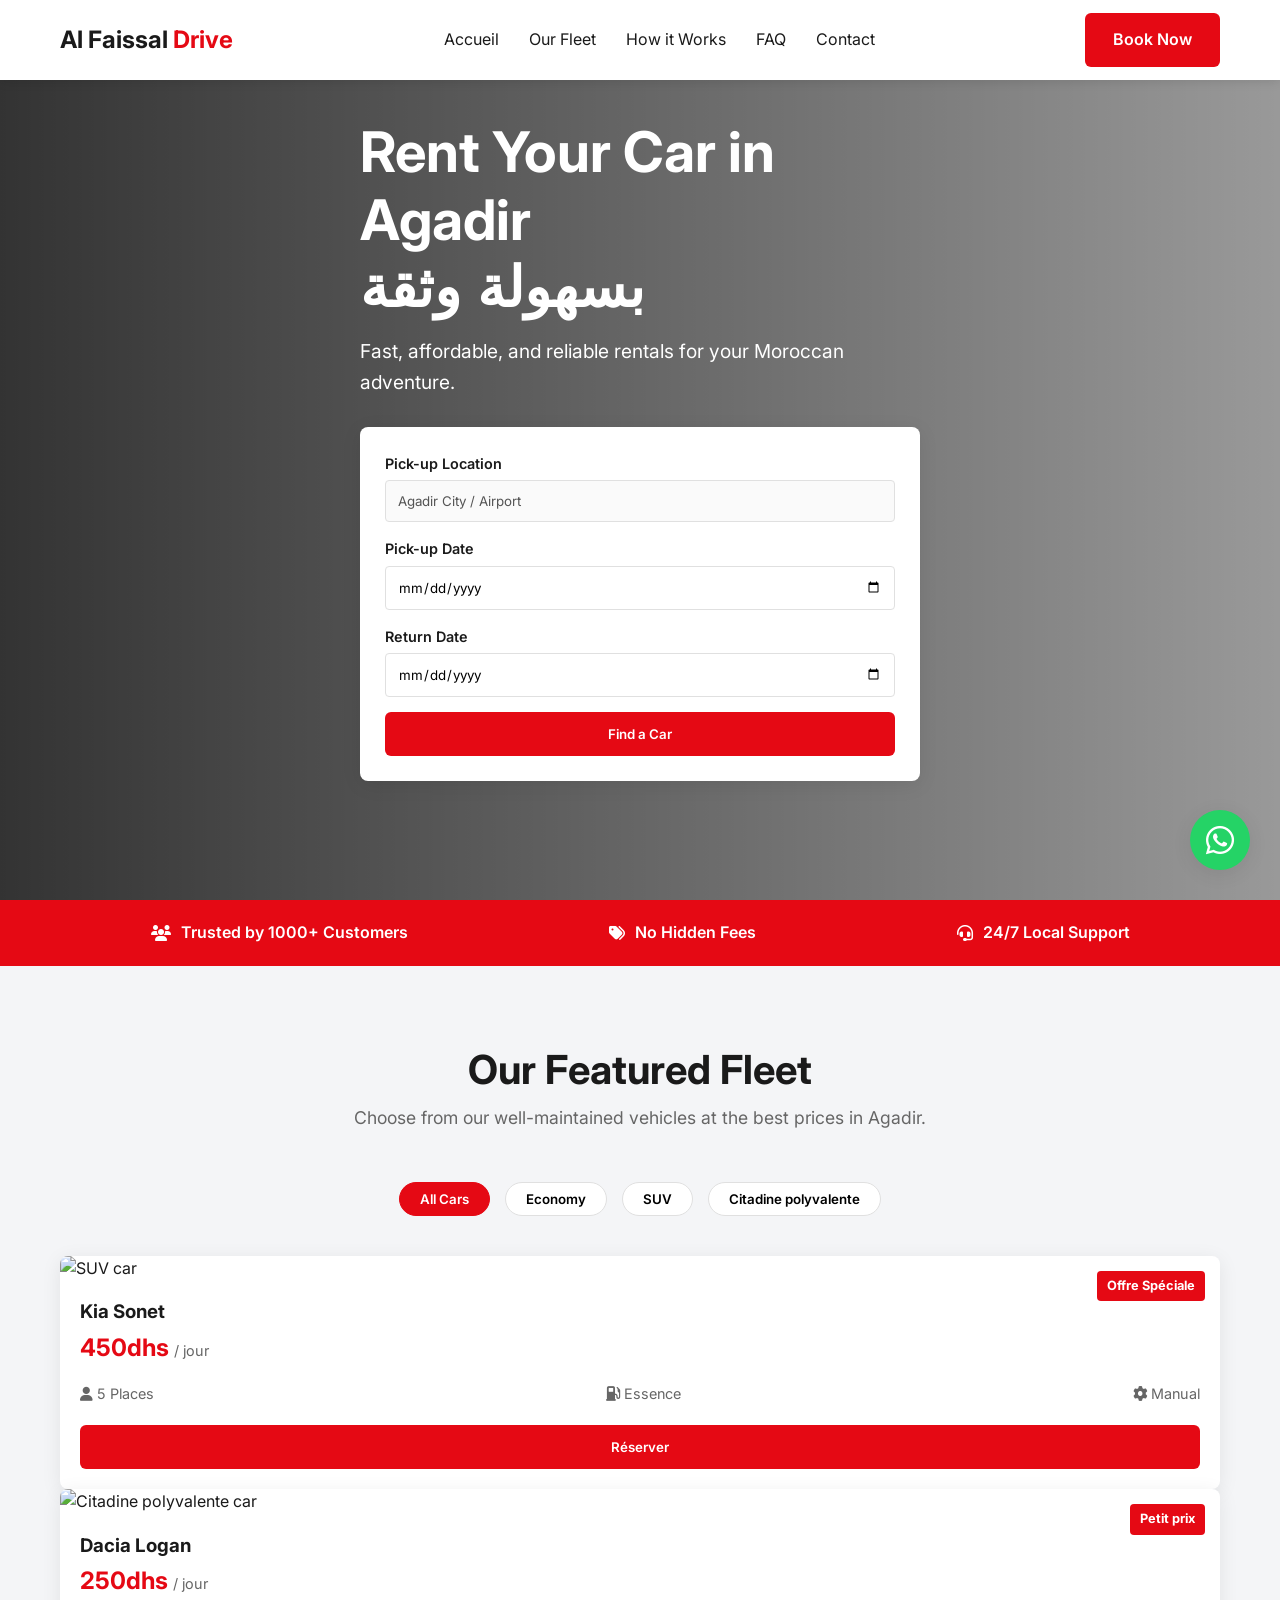
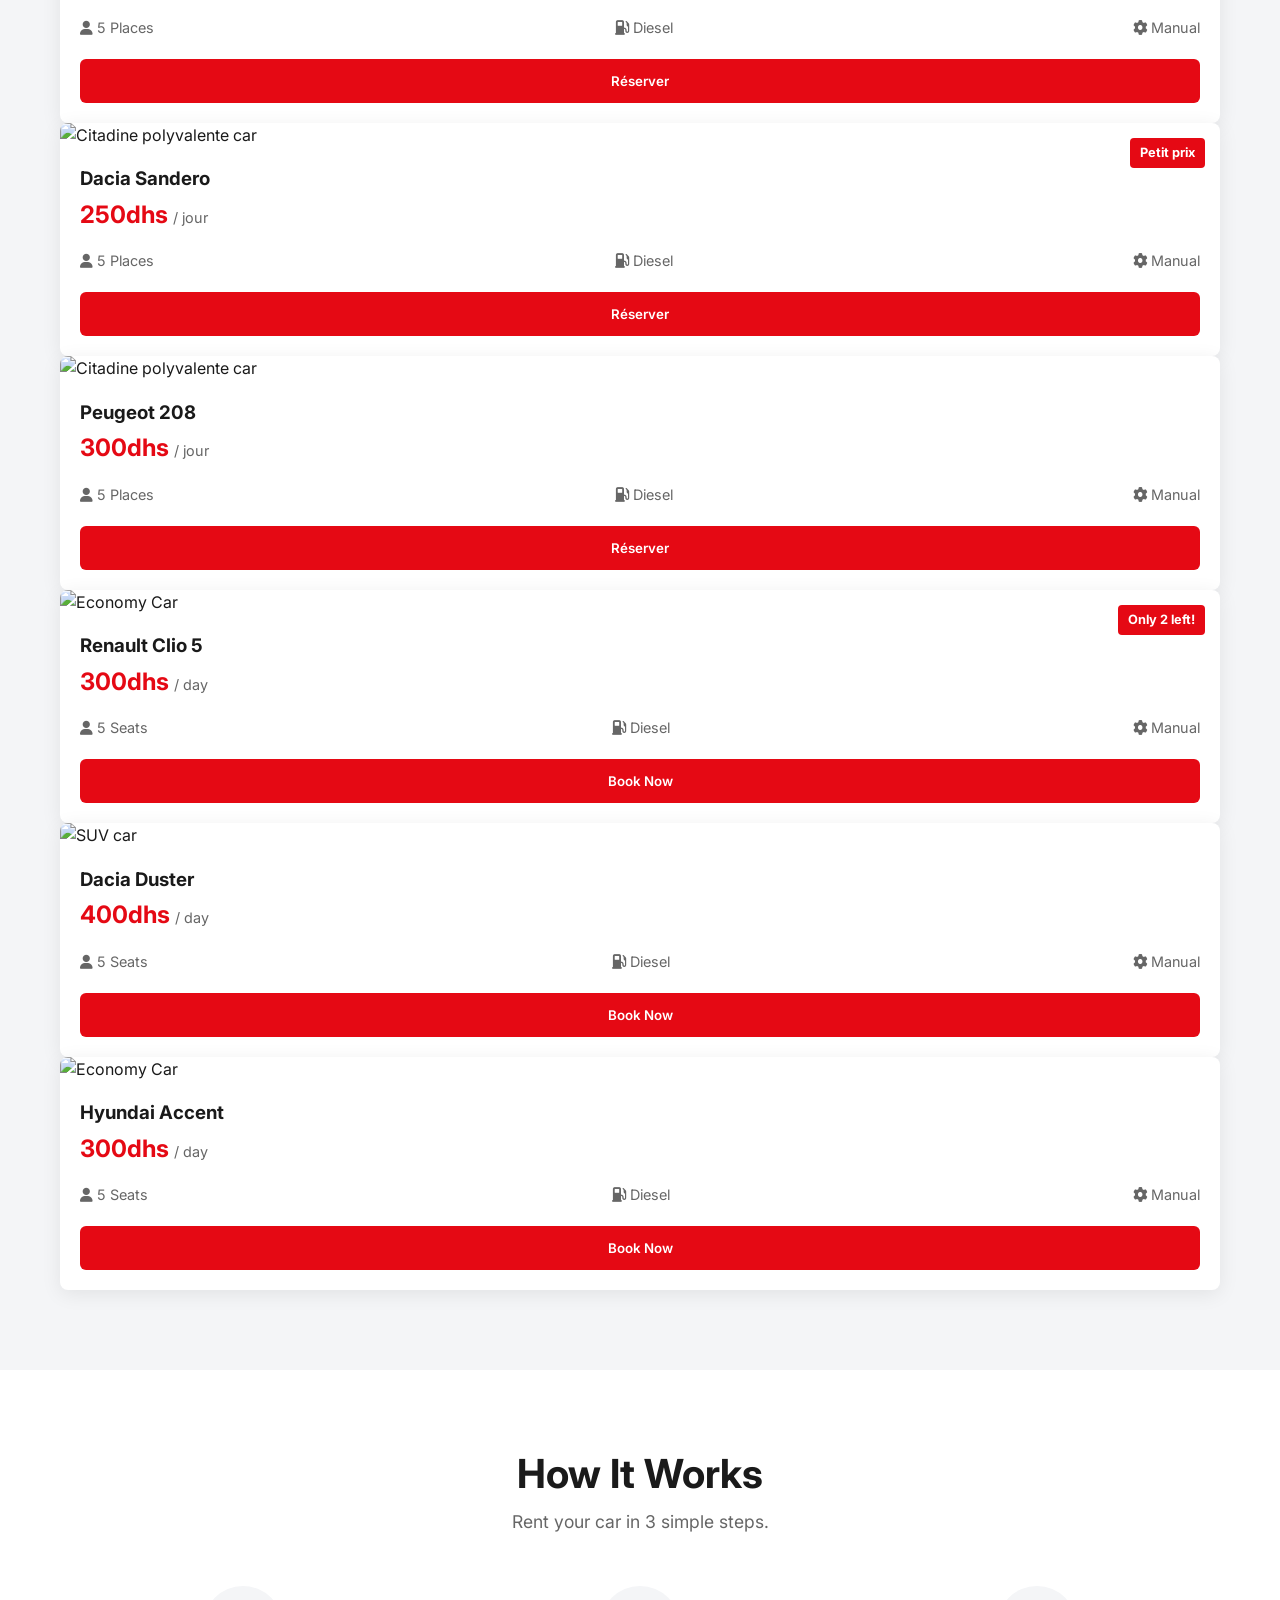
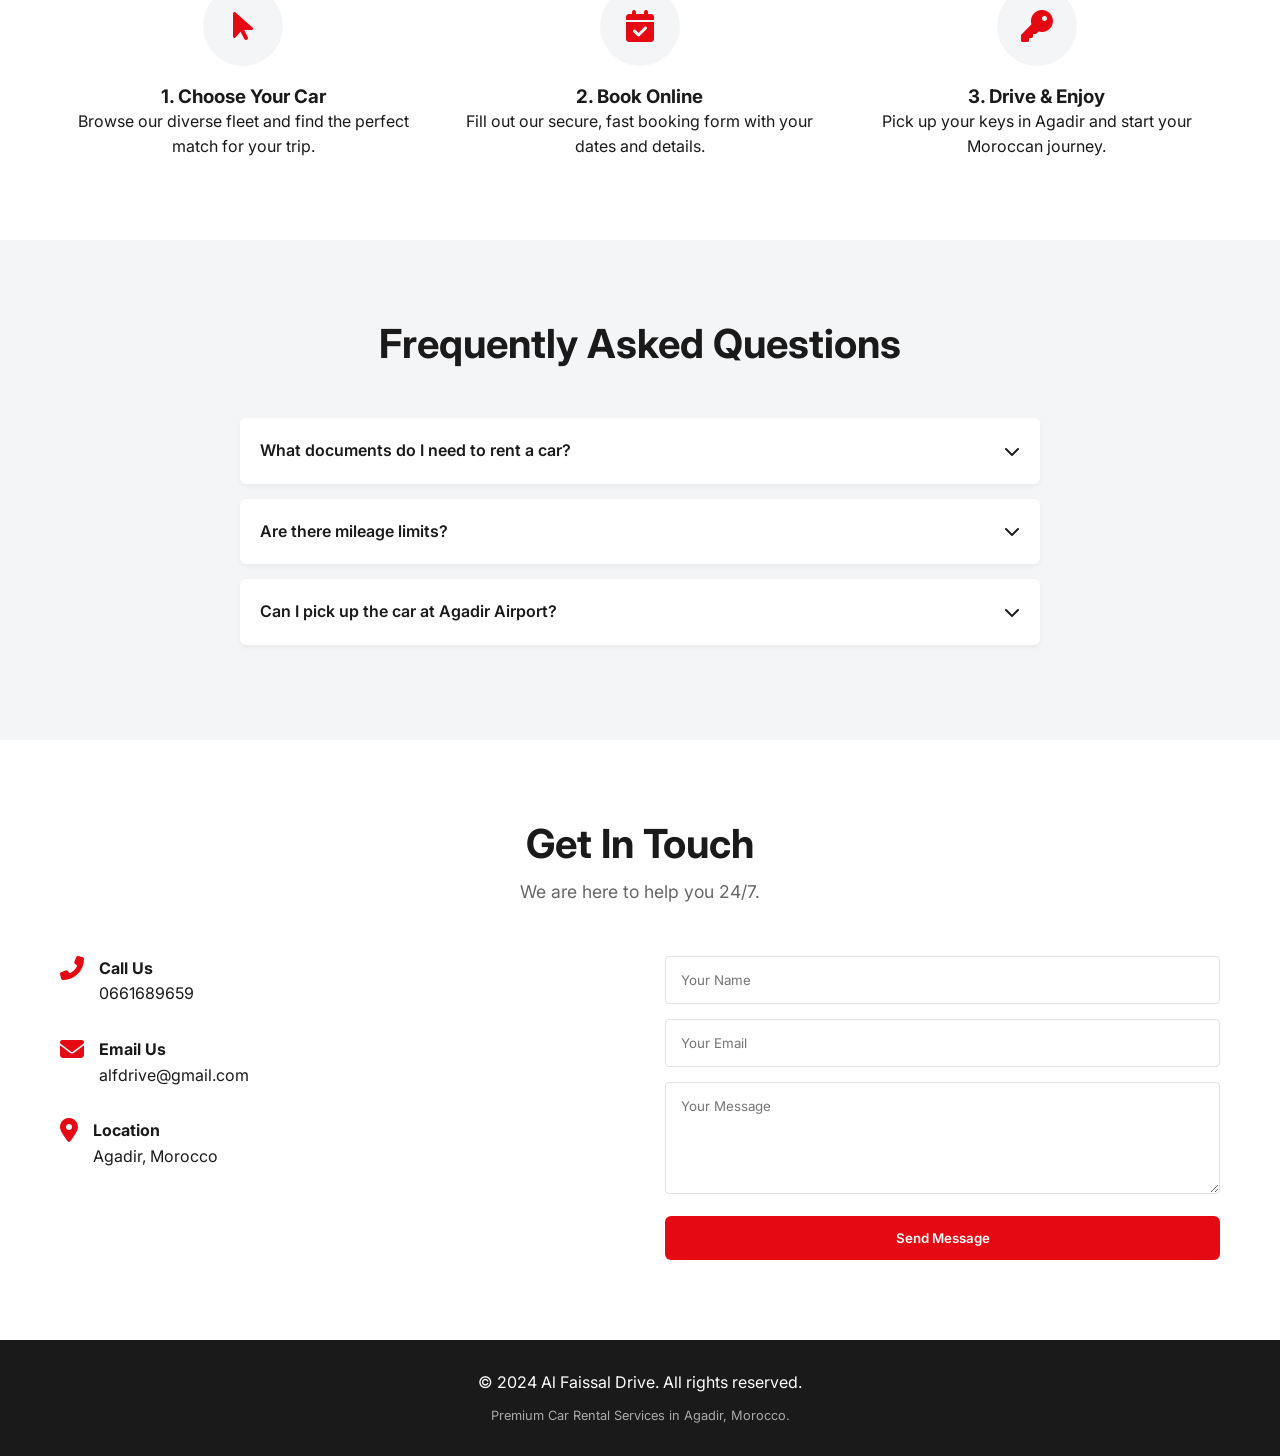
==== index (1).html @ afaf2792 "Add files via upload" ====
<!DOCTYPE html>
<html lang="en">
<head>
    <meta name="google-site-verification" content="tamzaMKkeFHD11eSTPNpzjdege0lvPLK2_49jzujN4w" />
<meta name="google-site-verification" content="vSqW_EU1u7UzRc91lopgl94eOFXzinxbRABpDrtLx0o" />
    <meta charset="UTF-8">
    <meta name="viewport" content="width=device-width, initial-scale=1.0">
    <meta name="description" content="Al Faissal Drive - Premium Car Rental in Agadir. Location voiture Agadir. Fast, affordable, and reliable car rentals for tourists and business travelers.">
    <meta name="keywords" content="Car rental Agadir, Location voiture Agadir, rent a car Morocco, Al Faissal Drive">
    <title>Al Faissal Drive | Car Rental Agadir</title>
    
    <link href="https://fonts.googleapis.com/css2?family=Inter:wght@300;400;600;700&display=swap" rel="stylesheet">
    <link rel="stylesheet" href="https://cdnjs.cloudflare.com/ajax/libs/font-awesome/6.4.0/css/all.min.css">
    
    <link rel="stylesheet" href="styles.css">
</head>
<body>

    <header id="header">
        <div class="container nav-container">
            <a href="#" class="logo">Al Faissal <span>Drive</span></a>
            <nav id="navbar">
                <ul class="nav-links">
                    <li><a href="#home">Accueil</a></li>
                    <li><a href="#fleet">Our Fleet</a></li>
                    <li><a href="#how-it-works">How it Works</a></li>
                    <li><a href="#faq">FAQ</a></li>
                    <li><a href="#contact">Contact</a></li>
                </ul>
            </nav>
            <a href="#fleet" class="btn btn-primary nav-cta">Book Now</a>
            <div class="mobile-toggle" id="mobile-toggle">
                <i class="fas fa-bars"></i>
            </div>
        </div>
    </header>

    <section id="home" class="hero">
        <div class="hero-overlay"></div>
        <div class="container hero-content">
            <h1>Rent Your Car in Agadir <br><span class="arabic-text">بسهولة وثقة</span></h1>
            <p>Fast, affordable, and reliable rentals for your Moroccan adventure.</p>
            
            <div class="hero-booking-form">
                <div class="form-group">
                    <label>Pick-up Location</label>
                    <input type="text" value="Agadir City / Airport" disabled>
                </div>
                <div class="form-group">
                    <label>Pick-up Date</label>
                    <input type="date" required>
                </div>
                <div class="form-group">
                    <label>Return Date</label>
                    <input type="date" required>
                </div>
                <button class="btn btn-primary btn-block" onclick="window.location.href='#fleet'">Find a Car</button>
            </div>
        </div>
    </section>

    <section class="trust-bar">
        <div class="container trust-grid">
            <div class="trust-item">
                <i class="fas fa-users"></i>
                <span>Trusted by 1000+ Customers</span>
            </div>
            <div class="trust-item">
                <i class="fas fa-tags"></i>
                <span>No Hidden Fees</span>
            </div>
            <div class="trust-item">
                <i class="fas fa-headset"></i>
                <span>24/7 Local Support</span>
            </div>
        </div>
    </section>

    <section id="fleet" class="section-padding bg-light">
        <div class="container">
            <div class="section-title">
                <h2>Our Featured Fleet</h2>
                <p>Choose from our well-maintained vehicles at the best prices in Agadir.</p>
            </div>
            
            <div class="fleet-filters">
                <button class="filter-btn active" data-filter="all">All Cars</button>
                <button class="filter-btn" data-filter="economy">Economy</button>
                <button class="filter-btn" data-filter="suv">SUV</button>
                <button class="filter-btn" data-filter="luxury">Citadine polyvalente</button>
            </div>

            <div class="fleet-grid">
                </div><div class="car-card SUV">
    <div class="urgency-badge">Offre Spéciale</div>
    <img src="https://admin.kia.ma/storage/images/modeles/Sans_titre-removebg-preview_06082025_121625.webp" alt="SUV car">
    <div class="car-details">
        <h3>Kia Sonet</h3>
        <div class="price">450dhs <span>/ jour</span></div>
        <ul class="specs">
            <li><i class="fas fa-user"></i> 5 Places</li>
            <li><i class="fas fa-gas-pump"></i> Essence</li>
            <li><i class="fas fa-cog"></i> Manual</li>
        </ul>
        <button class="btn btn-primary btn-block open-modal" data-car="Kia Sonet" data-price="450dhs">Réserver</button>
    </div>
</div>
             <div class="car-card Citadine polyvalente">
    <div class="urgency-badge">Petit prix</div>
    <img src="https://upload.wikimedia.org/wikipedia/commons/1/17/Dacia_Logan_III_%28cropped%29.jpg" alt="Citadine polyvalente car">
    <div class="car-details">
        <h3>Dacia Logan</h3>
        <div class="price">250dhs <span>/ jour</span></div>
        <ul class="specs">
            <li><i class="fas fa-user"></i> 5 Places</li>
            <li><i class="fas fa-gas-pump"></i> Diesel</li>
            <li><i class="fas fa-cog"></i> Manual</li>
        </ul>
        <button class="btn btn-primary btn-block open-modal" data-car="Dacia Logan" data-price="250dhs">Réserver</button>
    </div>
</div>

<div class="car-card Citadine polyvalente">
    <div class="urgency-badge">Petit prix</div>
    <img src="https://cdn.group.renault.com/dac/master/dacia-vn/vehicules/sandero/sandero-bi1-ph2/overview/sandero-bi1-ph2-overview-001-desktop.jpg.ximg.largex2.webp/8ae509c8ee.webp" alt="Citadine polyvalente car">
    <div class="car-details">
        <h3>Dacia Sandero</h3>
        <div class="price">250dhs <span>/ jour</span></div>
        <ul class="specs">
            <li><i class="fas fa-user"></i> 5 Places</li>
            <li><i class="fas fa-gas-pump"></i> Diesel</li>
            <li><i class="fas fa-cog"></i> Manual</li>
        </ul>
        <button class="btn btn-primary btn-block open-modal" data-car="Dacia Sandero" data-price="250dhs">Réserver</button>
    </div>
</div>

<div class="car-card Citadine polyvalente">
    <img src="https://upload.wikimedia.org/wikipedia/commons/f/f3/2020_Peugeot_208_GT_Line_PureTech_1.2_Front.jpg" alt="Citadine polyvalente car">
    <div class="car-details">
        <h3>Peugeot 208</h3>
        <div class="price">300dhs <span>/ jour</span></div>
        <ul class="specs">
            <li><i class="fas fa-user"></i> 5 Places</li>
            <li><i class="fas fa-gas-pump"></i> Diesel</li>
            <li><i class="fas fa-cog"></i> Manual</li>
        </ul>
        <button class="btn btn-primary btn-block open-modal" data-car="Peugeot 208" data-price="300dhs">Réserver</button>
    </div>
</div>
<div class="car-card economy">
                    <div class="urgency-badge">Only 2 left!</div>
                    <img src="https://upload.wikimedia.org/wikipedia/commons/a/a4/Renault_Clio_R.S._Line_%28V%29_%E2%80%93_f_17102021.jpg" alt="Economy Car">
                    <div class="car-details">
                        <h3>Renault Clio 5</h3>
                        <div class="price">300dhs <span>/ day</span></div>
                        <ul class="specs">
                            <li><i class="fas fa-user"></i> 5 Seats</li>
                            <li><i class="fas fa-gas-pump"></i> Diesel</li>
                            <li><i class="fas fa-cog"></i> Manual</li>
                        </ul>
                        <button class="btn btn-primary btn-block open-modal" data-car="Renault Clio 5" data-price="300dhs">Book Now</button>
                    </div>
                </div>

                <div class="car-card SUV">
                    <img src="https://upload.wikimedia.org/wikipedia/commons/a/ab/Dacia_Duster_TCe_130_Extreme_%28III%29_%E2%80%93_f_13102024.jpg" alt="SUV car">
                    <div class="car-details">
                        <h3>Dacia Duster</h3>
                        <div class="price">400dhs <span>/ day</span></div>
                        <ul class="specs">
                            <li><i class="fas fa-user"></i> 5 Seats</li>
                            <li><i class="fas fa-gas-pump"></i> Diesel</li>
                            <li><i class="fas fa-cog"></i> Manual</li>
                        </ul>
                        <button class="btn btn-primary btn-block open-modal" data-car="Dacia Duster" data-price="400dhs">Book Now</button>
                    </div>
                </div>

                <div class="car-card Economy">
                    <img src="https://maroccarrental.com/wp-content/uploads/2025/04/location-hyundai-accent-casablanca.png.webp" alt="Economy Car">
                    <div class="car-details">
                        <h3>Hyundai Accent </h3>
                        <div class="price">300dhs <span>/ day</span></div>
                        <ul class="specs">
                            <li><i class="fas fa-user"></i> 5 Seats</li>
                            <li><i class="fas fa-gas-pump"></i> Diesel</li>
                            <li><i class="fas fa-cog"></i> Manual</li>
                        </ul>
                        <button class="btn btn-primary btn-block open-modal" data-car="Hyundai Accent" data-price="300dhs">Book Now</button>
                    </div>
                </div>
            </div>
        </div>
    </section>

    <section id="how-it-works" class="section-padding">
        <div class="container">
            <div class="section-title">
                <h2>How It Works</h2>
                <p>Rent your car in 3 simple steps.</p>
            </div>
            <div class="steps-grid">
                <div class="step-card">
                    <div class="step-icon"><i class="fas fa-mouse-pointer"></i></div>
                    <h3>1. Choose Your Car</h3>
                    <p>Browse our diverse fleet and find the perfect match for your trip.</p>
                </div>
                <div class="step-card">
                    <div class="step-icon"><i class="fas fa-calendar-check"></i></div>
                    <h3>2. Book Online</h3>
                    <p>Fill out our secure, fast booking form with your dates and details.</p>
                </div>
                <div class="step-card">
                    <div class="step-icon"><i class="fas fa-key"></i></div>
                    <h3>3. Drive & Enjoy</h3>
                    <p>Pick up your keys in Agadir and start your Moroccan journey.</p>
                </div>
            </div>
        </div>
    </section>

    <section id="faq" class="section-padding bg-light">
        <div class="container">
            <div class="section-title">
                <h2>Frequently Asked Questions</h2>
            </div>
            <div class="faq-container">
                <div class="faq-item">
                    <div class="faq-question">What documents do I need to rent a car? <i class="fas fa-chevron-down"></i></div>
                    <div class="faq-answer"><p>You need a valid driver's license, a passport or ID card, and a credit card in the driver's name for the deposit.</p></div>
                </div>
                <div class="faq-item">
                    <div class="faq-question">Are there mileage limits? <i class="fas fa-chevron-down"></i></div>
                    <div class="faq-answer"><p>We offer unlimited mileage on all our rentals so you can explore Morocco freely.</p></div>
                </div>
                <div class="faq-item">
                    <div class="faq-question">Can I pick up the car at Agadir Airport? <i class="fas fa-chevron-down"></i></div>
                    <div class="faq-answer"><p>Yes, we offer free delivery and drop-off at Agadir Al Massira Airport for your convenience.</p></div>
                </div>
            </div>
        </div>
    </section>

    <section id="contact" class="section-padding">
        <div class="container">
            <div class="section-title">
                <h2>Get In Touch</h2>
                <p>We are here to help you 24/7.</p>
            </div>
            <div class="contact-grid">
                <div class="contact-info">
                    <div class="info-item">
                        <i class="fas fa-phone-alt"></i>
                        <div>
                            <h4>Call Us</h4>
                            <a href="tel:0661689659">0661689659</a>
                        </div>
                    </div>
                    <div class="info-item">
                        <i class="fas fa-envelope"></i>
                        <div>
                            <h4>Email Us</h4>
                            <a href="mailto:alfdrive@gmail.com">alfdrive@gmail.com</a>
                        </div>
                    </div>
                    <div class="info-item">
                        <i class="fas fa-map-marker-alt"></i>
                        <div>
                            <h4>Location</h4>
                            <p>Agadir, Morocco</p>
                        </div>
                    </div>
                </div>
                <form class="contact-form">
                    <input type="text" placeholder="Your Name" required>
                    <input type="email" placeholder="Your Email" required>
                    <textarea placeholder="Your Message" rows="5" required></textarea>
                    <button class="btn btn-primary btn-block">Send Message</button>
                </form>
            </div>
        </div>
    </section>

    <footer>
        <div class="container">
            <p>&copy; 2024 Al Faissal Drive. All rights reserved.</p>
            <p class="seo-footer-text">Premium Car Rental Services in Agadir, Morocco.</p>
        </div>
    </footer>

    <a href="https://wa.me/212661689659" class="whatsapp-float" target="_blank">
        <i class="fab fa-whatsapp"></i>
    </a>

    <div class="mobile-sticky-cta">
        <a href="#fleet" class="btn btn-primary btn-block">Reserve Your Car Today</a>
    </div>

    <div id="bookingModal" class="modal">
        <div class="modal-content">
            <span class="close-modal">&times;</span>
            <h2>Secure Your Booking</h2>
            <p class="selected-car-text">You are booking: <strong id="modalCarName">Car</strong></p>
            
            <form id="finalBookingForm" class="modal-form">
                <div class="form-row">
                    <div class="form-group">
                        <label>Pick-up Date</label>
                        <input type="date" required>
                    </div>
                    <div class="form-group">
                        <label>Return Date</label>
                        <input type="date" required>
                    </div>
                </div>
                <div class="form-group">
                    <label>Full Name</label>
                    <input type="text" required>
                </div>
                <div class="form-group">
                    <label>Phone Number / WhatsApp</label>
                    <input type="tel" required>
                </div>
                <div class="price-summary">
                    <span>Estimated Daily Rate:</span>
                    <strong id="modalCarPrice">€0</strong>
                </div>
                <button type="submit" class="btn btn-primary btn-block">Confirm Request</button>
                <p class="secure-text"><i class="fas fa-lock"></i> Your information is secure. No payment required now.</p>
            </form>
        </div>
    </div>

    <script src="script.js"></script>
</body>
</html>
---- styles.css ----
/* Core Variables */
:root {
    --primary: #E50914;
    --primary-hover: #b80710;
    --secondary: #ffffff;
    --bg-light: #f4f5f7;
    --text-dark: #1a1a1a;
    --text-gray: #666666;
    --border: #e0e0e0;
    --shadow: 0 4px 20px rgba(0,0,0,0.08);
    --transition: all 0.3s ease;
}

/* Reset & Base Styles */
* {
    margin: 0;
    padding: 0;
    box-sizing: border-box;
    font-family: 'Inter', sans-serif;
}

html { scroll-behavior: smooth; }

body {
    color: var(--text-dark);
    line-height: 1.6;
    background-color: var(--secondary);
}

a { text-decoration: none; color: inherit; }
ul { list-style: none; }

.container {
    max-width: 1200px;
    margin: 0 auto;
    padding: 0 20px;
}

.section-padding { padding: 80px 0; }
.bg-light { background-color: var(--bg-light); }

/* Typography */
h1, h2, h3 { font-weight: 700; line-height: 1.2; }
.section-title { text-align: center; margin-bottom: 50px; }
.section-title h2 { font-size: 2.5rem; margin-bottom: 10px; }
.section-title p { color: var(--text-gray); font-size: 1.1rem; }
.arabic-text { font-family: Tahoma, Arial, sans-serif; }

/* Buttons */
.btn {
    display: inline-block;
    padding: 14px 28px;
    border-radius: 6px;
    font-weight: 600;
    text-align: center;
    cursor: pointer;
    border: none;
    transition: var(--transition);
}

.btn-primary {
    background-color: var(--primary);
    color: white;
}

.btn-primary:hover {
    background-color: var(--primary-hover);
    transform: translateY(-2px);
}

.btn-block { width: 100%; }

/* Header */
header {
    position: fixed;
    top: 0; left: 0; right: 0;
    background: white;
    box-shadow: 0 2px 10px rgba(0,0,0,0.1);
    z-index: 1000;
    transition: var(--transition);
}

.nav-container {
    display: flex;
    justify-content: space-between;
    align-items: center;
    height: 80px;
}

.logo {
    font-size: 1.5rem;
    font-weight: 700;
}

.logo span { color: var(--primary); }

.nav-links {
    display: flex;
    gap: 30px;
}

.nav-links a:hover { color: var(--primary); }

.mobile-toggle {
    display: none;
    font-size: 1.5rem;
    cursor: pointer;
}

/* Hero Section */
.hero {
    height: 100vh;
    min-height: 600px;
    background: url('https://images.unsplash.com/photo-1502877338535-766e1452684a?auto=format&fit=crop&w=1920&q=80') center/cover;
    position: relative;
    display: flex;
    align-items: center;
}

.hero-overlay {
    position: absolute;
    top:0; left:0; width:100%; height:100%;
    background: linear-gradient(to right, rgba(0,0,0,0.8), rgba(0,0,0,0.4));
}

.hero-content {
    position: relative;
    z-index: 2;
    color: white;
    max-width: 600px;
}

.hero-content h1 { font-size: 3.5rem; margin-bottom: 15px; }
.hero-content p { font-size: 1.2rem; margin-bottom: 30px; }

/* Booking Form (Hero) */
.hero-booking-form {
    background: white;
    padding: 25px;
    border-radius: 8px;
    box-shadow: var(--shadow);
    color: var(--text-dark);
}

.form-group { margin-bottom: 15px; }
.form-group label { display: block; font-weight: 600; margin-bottom: 5px; font-size: 0.9rem; }
.form-group input {
    width: 100%;
    padding: 12px;
    border: 1px solid var(--border);
    border-radius: 4px;
    font-family: inherit;
}

/* Trust Bar */
.trust-bar {
    background: var(--primary);
    color: white;
    padding: 20px 0;
}

.trust-grid {
    display: flex;
    justify-content: space-around;
    flex-wrap: wrap;
    gap: 20px;
}

.trust-item {
    display: flex;
    align-items: center;
    gap: 10px;
    font-weight: 600;
}

/* Fleet Grid */
.fleet-filters {
    display: flex;
    justify-content: center;
    gap: 15px;
    margin-bottom: 40px;
}

.filter-btn {
    background: white;
    border: 1px solid var(--border);
    padding: 8px 20px;
    border-radius: 20px;
    cursor: pointer;
    font-weight: 600;
}

.filter-btn.active, .filter-btn:hover {
    background: var(--primary);
    color: white;
    border-color: var(--primary);
}

.fleet-grid {
    display: grid;
    grid-template-columns: repeat(auto-fit, minmax(300px, 1fr));
    gap: 30px;
}

.car-card {
    background: white;
    border-radius: 8px;
    overflow: hidden;
    box-shadow: var(--shadow);
    position: relative;
    transition: var(--transition);
}

.car-card:hover { transform: translateY(-5px); }

.urgency-badge {
    position: absolute;
    top: 15px; right: 15px;
    background: var(--primary);
    color: white;
    padding: 5px 10px;
    font-size: 0.8rem;
    font-weight: bold;
    border-radius: 4px;
}

.car-card img {
    width: 100%;
    height: 200px;
    object-fit: cover;
}

.car-details { padding: 20px; }
.car-details h3 { margin-bottom: 5px; }
.price { font-size: 1.5rem; font-weight: 700; color: var(--primary); margin-bottom: 15px; }
.price span { font-size: 0.9rem; color: var(--text-gray); font-weight: 400; }

.specs {
    display: flex;
    justify-content: space-between;
    margin-bottom: 20px;
    color: var(--text-gray);
    font-size: 0.9rem;
}

/* Steps / How it Works */
.steps-grid {
    display: grid;
    grid-template-columns: repeat(3, 1fr);
    gap: 30px;
    text-align: center;
}

.step-icon {
    width: 80px; height: 80px;
    background: var(--bg-light);
    color: var(--primary);
    border-radius: 50%;
    display: flex; justify-content: center; align-items: center;
    font-size: 2rem;
    margin: 0 auto 20px;
}

/* FAQ */
.faq-container { max-width: 800px; margin: 0 auto; }
.faq-item {
    background: white;
    border-radius: 6px;
    margin-bottom: 15px;
    box-shadow: 0 2px 5px rgba(0,0,0,0.05);
}
.faq-question {
    padding: 20px;
    font-weight: 600;
    cursor: pointer;
    display: flex; justify-content: space-between; align-items: center;
}
.faq-answer {
    padding: 0 20px;
    max-height: 0;
    overflow: hidden;
    transition: max-height 0.3s ease;
    color: var(--text-gray);
}

/* Contact Section */
.contact-grid {
    display: grid;
    grid-template-columns: 1fr 1fr;
    gap: 50px;
}
.info-item { display: flex; gap: 15px; margin-bottom: 30px; }
.info-item i { font-size: 1.5rem; color: var(--primary); }
.contact-form input, .contact-form textarea {
    width: 100%; padding: 15px; margin-bottom: 15px;
    border: 1px solid var(--border); border-radius: 4px;
}

/* Floating Elements */
.whatsapp-float {
    position: fixed; bottom: 30px; right: 30px;
    background: #25d366; color: white;
    width: 60px; height: 60px; border-radius: 50%;
    display: flex; justify-content: center; align-items: center;
    font-size: 2rem; box-shadow: var(--shadow); z-index: 100;
}

.mobile-sticky-cta {
    display: none;
    position: fixed; bottom: 0; left: 0; width: 100%;
    background: white; padding: 15px;
    box-shadow: 0 -2px 10px rgba(0,0,0,0.1); z-index: 99;
}

/* Modal */
.modal {
    display: none; position: fixed; top: 0; left: 0; width: 100%; height: 100%;
    background: rgba(0,0,0,0.7); z-index: 2000; align-items: center; justify-content: center;
}
.modal-content {
    background: white; padding: 40px; border-radius: 8px;
    width: 90%; max-width: 500px; position: relative;
}
.close-modal {
    position: absolute; top: 15px; right: 20px;
    font-size: 1.5rem; cursor: pointer; color: var(--text-gray);
}
.form-row { display: grid; grid-template-columns: 1fr 1fr; gap: 15px; }
.price-summary {
    background: var(--bg-light); padding: 15px; border-radius: 4px;
    margin: 20px 0; display: flex; justify-content: space-between; align-items: center;
}
.secure-text { text-align: center; font-size: 0.8rem; color: var(--text-gray); margin-top: 15px; }

/* Footer */
footer {
    background: var(--text-dark); color: white;
    text-align: center; padding: 30px 0;
}
.seo-footer-text { font-size: 0.8rem; color: #aaa; margin-top: 10px; }

/* Responsive Media Queries */
@media (max-width: 768px) {
    .nav-links {
        display: none; position: absolute; top: 80px; left: 0;
        width: 100%; background: white; flex-direction: column;
        padding: 20px; box-shadow: var(--shadow);
    }
    .nav-links.active { display: flex; }
    .nav-cta { display: none; }
    .mobile-toggle { display: block; }
    
    .hero-content h1 { font-size: 2.5rem; }
    .steps-grid, .contact-grid { grid-template-columns: 1fr; }
    .trust-grid { flex-direction: column; align-items: center; }
    
    .whatsapp-float { bottom: 90px; right: 20px; }
    .mobile-sticky-cta { display: block; }
}
/* Page Header for Inner Pages */
.page-header {
    padding: 120px 0 60px;
    background: var(--text-dark);
    color: white;
    text-align: center;
}
.page-header h1 {
    font-size: 3rem;
    margin-bottom: 15px;
}
.page-header p {
    color: #ccc;
    font-size: 1.1rem;
}
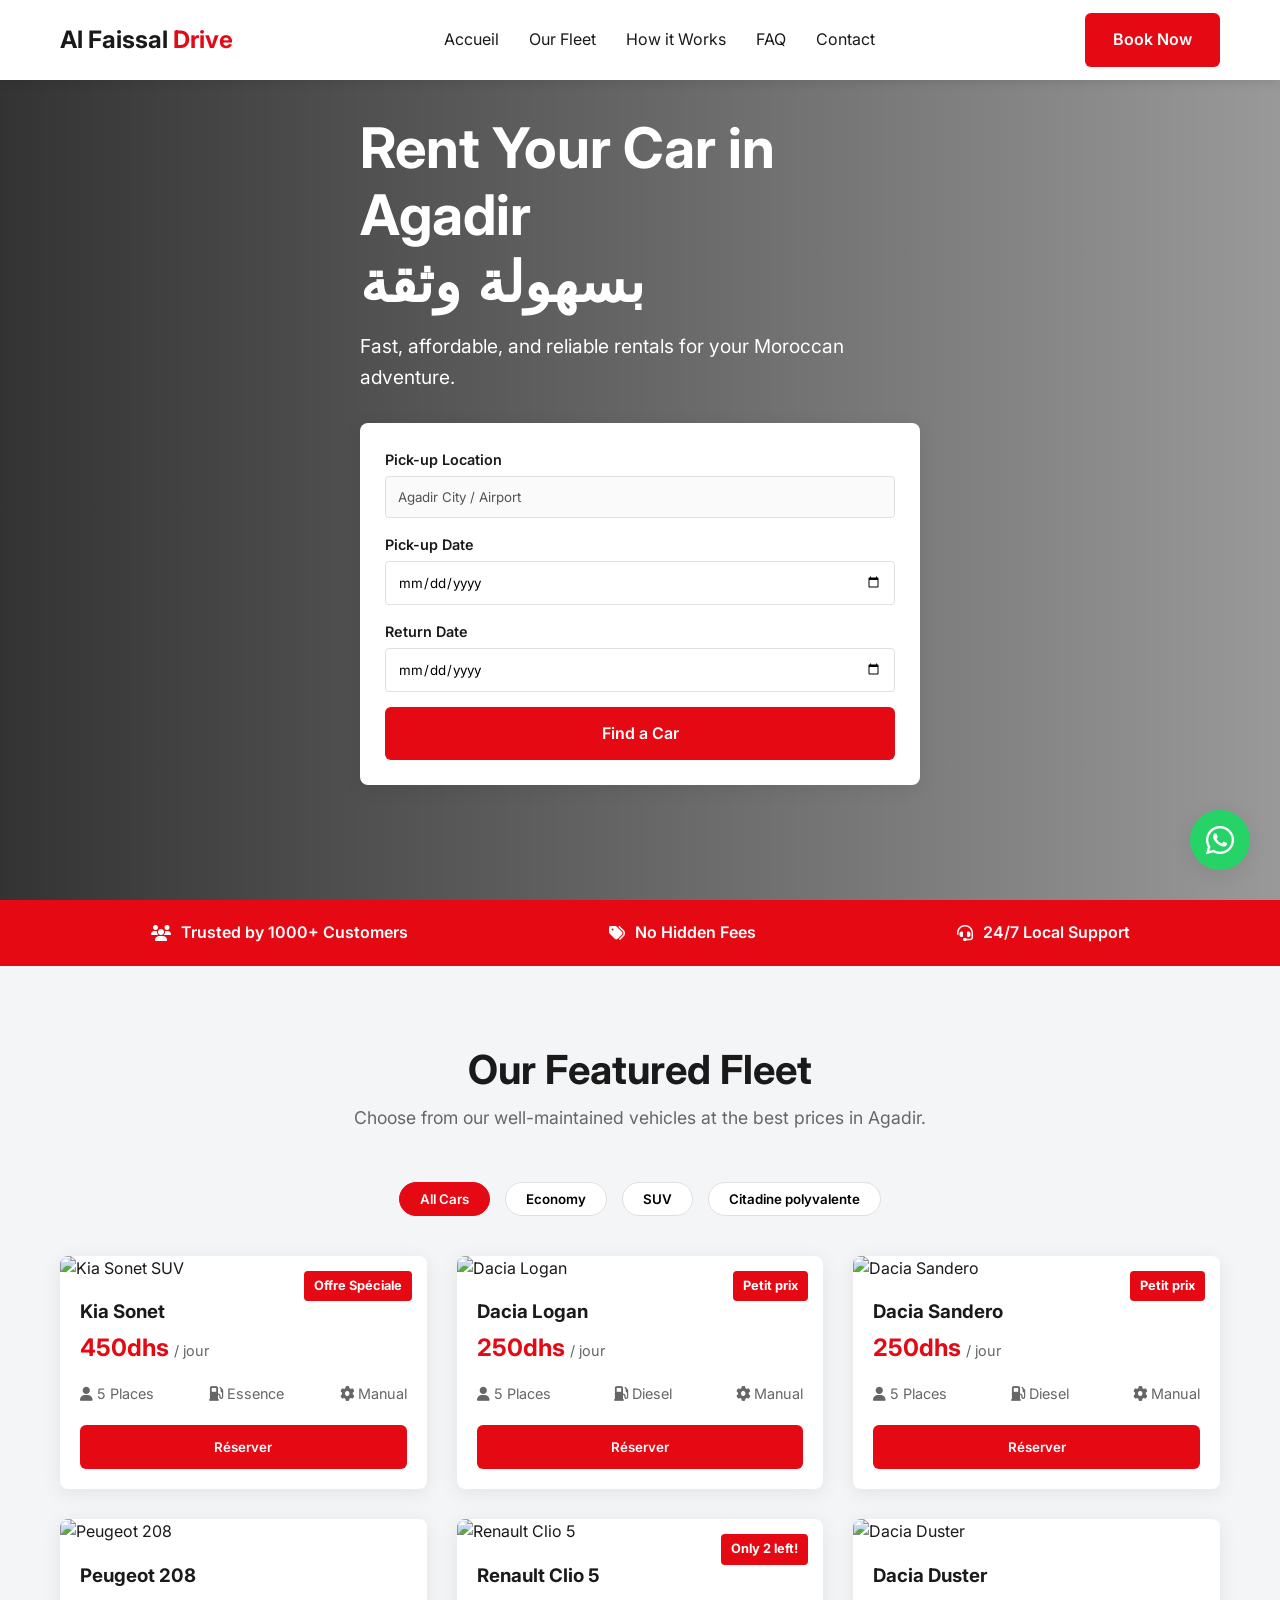
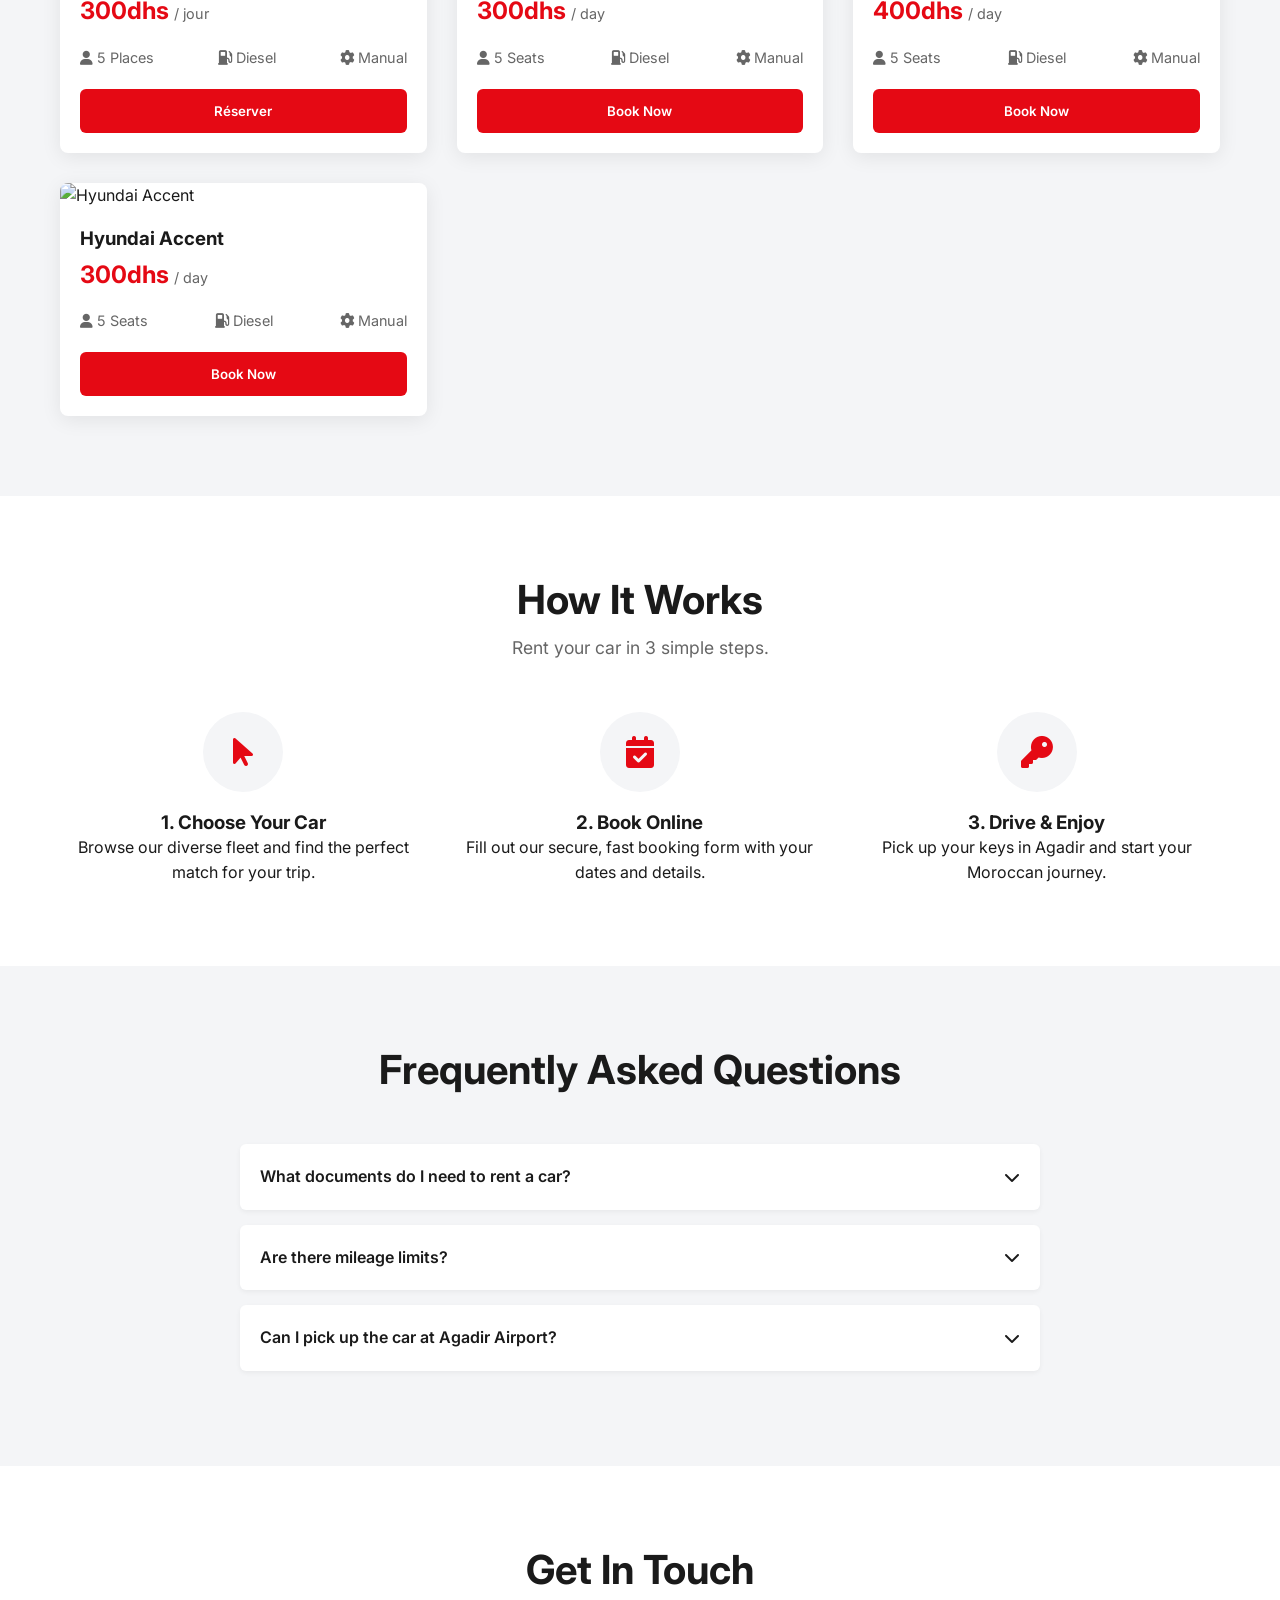
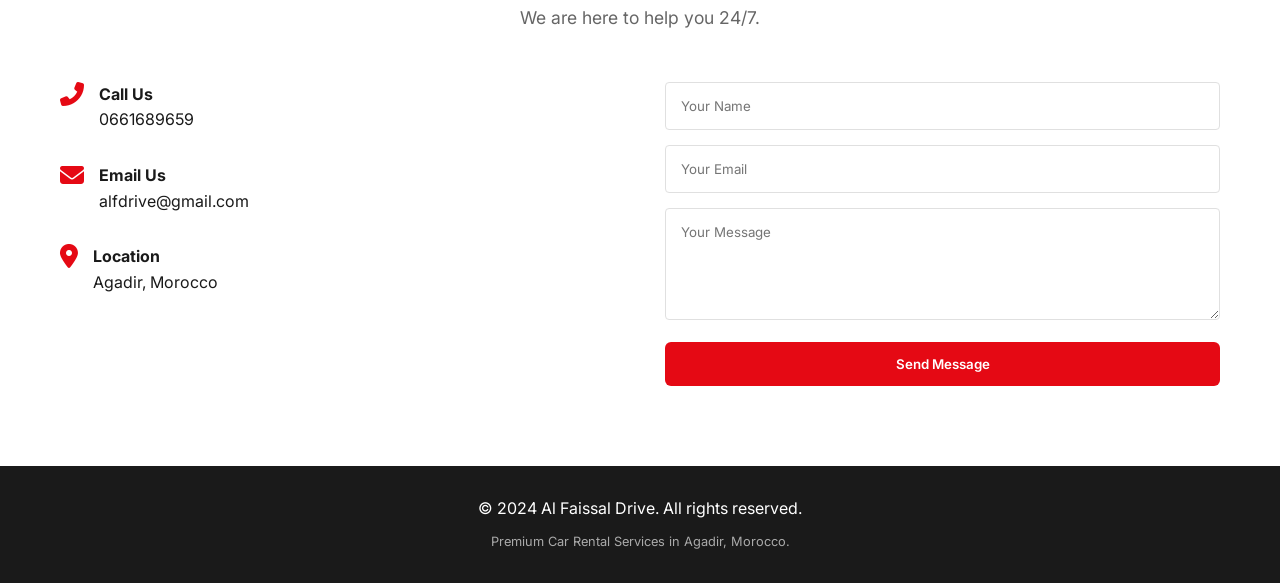
==== commit 4ad301d6: "Update index.html" ====
--- a/index (1).html
+++ b/index (1).html
@@ -2,7 +2,6 @@
 <html lang="en">
 <head>
     <meta name="google-site-verification" content="tamzaMKkeFHD11eSTPNpzjdege0lvPLK2_49jzujN4w" />
-<meta name="google-site-verification" content="vSqW_EU1u7UzRc91lopgl94eOFXzinxbRABpDrtLx0o" />
     <meta charset="UTF-8">
     <meta name="viewport" content="width=device-width, initial-scale=1.0">
     <meta name="description" content="Al Faissal Drive - Premium Car Rental in Agadir. Location voiture Agadir. Fast, affordable, and reliable car rentals for tourists and business travelers.">
@@ -16,183 +15,189 @@
 </head>
 <body>
 
-    <header id="header">
-        <div class="container nav-container">
-            <a href="#" class="logo">Al Faissal <span>Drive</span></a>
-            <nav id="navbar">
-                <ul class="nav-links">
-                    <li><a href="#home">Accueil</a></li>
-                    <li><a href="#fleet">Our Fleet</a></li>
-                    <li><a href="#how-it-works">How it Works</a></li>
-                    <li><a href="#faq">FAQ</a></li>
-                    <li><a href="#contact">Contact</a></li>
-                </ul>
-            </nav>
-            <a href="#fleet" class="btn btn-primary nav-cta">Book Now</a>
-            <div class="mobile-toggle" id="mobile-toggle">
-                <i class="fas fa-bars"></i>
-            </div>
-        </div>
-    </header>
-
-    <section id="home" class="hero">
-        <div class="hero-overlay"></div>
-        <div class="container hero-content">
-            <h1>Rent Your Car in Agadir <br><span class="arabic-text">بسهولة وثقة</span></h1>
-            <p>Fast, affordable, and reliable rentals for your Moroccan adventure.</p>
-            
-            <div class="hero-booking-form">
-                <div class="form-group">
-                    <label>Pick-up Location</label>
-                    <input type="text" value="Agadir City / Airport" disabled>
-                </div>
-                <div class="form-group">
-                    <label>Pick-up Date</label>
-                    <input type="date" required>
-                </div>
-                <div class="form-group">
-                    <label>Return Date</label>
-                    <input type="date" required>
-                </div>
-                <button class="btn btn-primary btn-block" onclick="window.location.href='#fleet'">Find a Car</button>
-            </div>
-        </div>
-    </section>
-
-    <section class="trust-bar">
-        <div class="container trust-grid">
-            <div class="trust-item">
-                <i class="fas fa-users"></i>
-                <span>Trusted by 1000+ Customers</span>
-            </div>
-            <div class="trust-item">
-                <i class="fas fa-tags"></i>
-                <span>No Hidden Fees</span>
-            </div>
-            <div class="trust-item">
-                <i class="fas fa-headset"></i>
-                <span>24/7 Local Support</span>
-            </div>
-        </div>
-    </section>
-
-    <section id="fleet" class="section-padding bg-light">
-        <div class="container">
-            <div class="section-title">
-                <h2>Our Featured Fleet</h2>
-                <p>Choose from our well-maintained vehicles at the best prices in Agadir.</p>
-            </div>
-            
-            <div class="fleet-filters">
-                <button class="filter-btn active" data-filter="all">All Cars</button>
-                <button class="filter-btn" data-filter="economy">Economy</button>
-                <button class="filter-btn" data-filter="suv">SUV</button>
-                <button class="filter-btn" data-filter="luxury">Citadine polyvalente</button>
-            </div>
-
-            <div class="fleet-grid">
-                </div><div class="car-card SUV">
-    <div class="urgency-badge">Offre Spéciale</div>
-    <img src="https://admin.kia.ma/storage/images/modeles/Sans_titre-removebg-preview_06082025_121625.webp" alt="SUV car">
-    <div class="car-details">
-        <h3>Kia Sonet</h3>
-        <div class="price">450dhs <span>/ jour</span></div>
-        <ul class="specs">
-            <li><i class="fas fa-user"></i> 5 Places</li>
-            <li><i class="fas fa-gas-pump"></i> Essence</li>
-            <li><i class="fas fa-cog"></i> Manual</li>
-        </ul>
-        <button class="btn btn-primary btn-block open-modal" data-car="Kia Sonet" data-price="450dhs">Réserver</button>
-    </div>
-</div>
-             <div class="car-card Citadine polyvalente">
-    <div class="urgency-badge">Petit prix</div>
-    <img src="https://upload.wikimedia.org/wikipedia/commons/1/17/Dacia_Logan_III_%28cropped%29.jpg" alt="Citadine polyvalente car">
-    <div class="car-details">
-        <h3>Dacia Logan</h3>
-        <div class="price">250dhs <span>/ jour</span></div>
-        <ul class="specs">
-            <li><i class="fas fa-user"></i> 5 Places</li>
-            <li><i class="fas fa-gas-pump"></i> Diesel</li>
-            <li><i class="fas fa-cog"></i> Manual</li>
-        </ul>
-        <button class="btn btn-primary btn-block open-modal" data-car="Dacia Logan" data-price="250dhs">Réserver</button>
-    </div>
-</div>
-
-<div class="car-card Citadine polyvalente">
-    <div class="urgency-badge">Petit prix</div>
-    <img src="https://cdn.group.renault.com/dac/master/dacia-vn/vehicules/sandero/sandero-bi1-ph2/overview/sandero-bi1-ph2-overview-001-desktop.jpg.ximg.largex2.webp/8ae509c8ee.webp" alt="Citadine polyvalente car">
-    <div class="car-details">
-        <h3>Dacia Sandero</h3>
-        <div class="price">250dhs <span>/ jour</span></div>
-        <ul class="specs">
-            <li><i class="fas fa-user"></i> 5 Places</li>
-            <li><i class="fas fa-gas-pump"></i> Diesel</li>
-            <li><i class="fas fa-cog"></i> Manual</li>
-        </ul>
-        <button class="btn btn-primary btn-block open-modal" data-car="Dacia Sandero" data-price="250dhs">Réserver</button>
-    </div>
-</div>
-
-<div class="car-card Citadine polyvalente">
-    <img src="https://upload.wikimedia.org/wikipedia/commons/f/f3/2020_Peugeot_208_GT_Line_PureTech_1.2_Front.jpg" alt="Citadine polyvalente car">
-    <div class="car-details">
-        <h3>Peugeot 208</h3>
-        <div class="price">300dhs <span>/ jour</span></div>
-        <ul class="specs">
-            <li><i class="fas fa-user"></i> 5 Places</li>
-            <li><i class="fas fa-gas-pump"></i> Diesel</li>
-            <li><i class="fas fa-cog"></i> Manual</li>
-        </ul>
-        <button class="btn btn-primary btn-block open-modal" data-car="Peugeot 208" data-price="300dhs">Réserver</button>
-    </div>
-</div>
-<div class="car-card economy">
-                    <div class="urgency-badge">Only 2 left!</div>
-                    <img src="https://upload.wikimedia.org/wikipedia/commons/a/a4/Renault_Clio_R.S._Line_%28V%29_%E2%80%93_f_17102021.jpg" alt="Economy Car">
-                    <div class="car-details">
-                        <h3>Renault Clio 5</h3>
-                        <div class="price">300dhs <span>/ day</span></div>
-                        <ul class="specs">
-                            <li><i class="fas fa-user"></i> 5 Seats</li>
-                            <li><i class="fas fa-gas-pump"></i> Diesel</li>
-                            <li><i class="fas fa-cog"></i> Manual</li>
-                        </ul>
-                        <button class="btn btn-primary btn-block open-modal" data-car="Renault Clio 5" data-price="300dhs">Book Now</button>
-                    </div>
-                </div>
-
-                <div class="car-card SUV">
-                    <img src="https://upload.wikimedia.org/wikipedia/commons/a/ab/Dacia_Duster_TCe_130_Extreme_%28III%29_%E2%80%93_f_13102024.jpg" alt="SUV car">
-                    <div class="car-details">
-                        <h3>Dacia Duster</h3>
-                        <div class="price">400dhs <span>/ day</span></div>
-                        <ul class="specs">
-                            <li><i class="fas fa-user"></i> 5 Seats</li>
-                            <li><i class="fas fa-gas-pump"></i> Diesel</li>
-                            <li><i class="fas fa-cog"></i> Manual</li>
-                        </ul>
-                        <button class="btn btn-primary btn-block open-modal" data-car="Dacia Duster" data-price="400dhs">Book Now</button>
-                    </div>
-                </div>
-
-                <div class="car-card Economy">
-                    <img src="https://maroccarrental.com/wp-content/uploads/2025/04/location-hyundai-accent-casablanca.png.webp" alt="Economy Car">
-                    <div class="car-details">
-                        <h3>Hyundai Accent </h3>
-                        <div class="price">300dhs <span>/ day</span></div>
-                        <ul class="specs">
-                            <li><i class="fas fa-user"></i> 5 Seats</li>
-                            <li><i class="fas fa-gas-pump"></i> Diesel</li>
-                            <li><i class="fas fa-cog"></i> Manual</li>
-                        </ul>
-                        <button class="btn btn-primary btn-block open-modal" data-car="Hyundai Accent" data-price="300dhs">Book Now</button>
-                    </div>
-                </div>
-            </div>
-        </div>
-    </section>
+<header id="header">
+    <div class="container nav-container">
+        <a href="#" class="logo">Al Faissal <span>Drive</span></a>
+        <nav id="navbar">
+            <ul class="nav-links">
+                <li><a href="#home">Accueil</a></li>
+                <li><a href="#fleet">Our Fleet</a></li>
+                <li><a href="#how-it-works">How it Works</a></li>
+                <li><a href="#faq">FAQ</a></li>
+                <li><a href="#contact">Contact</a></li>
+            </ul>
+        </nav>
+        <a href="#fleet" class="btn btn-primary nav-cta">Book Now</a>
+        <div class="mobile-toggle" id="mobile-toggle">
+            <i class="fas fa-bars"></i>
+        </div>
+    </div>
+</header>
+
+<section id="home" class="hero">
+    <div class="hero-overlay"></div>
+    <div class="container hero-content">
+        <h1>Rent Your Car in Agadir <br><span class="arabic-text">بسهولة وثقة</span></h1>
+        <p>Fast, affordable, and reliable rentals for your Moroccan adventure.</p>
+        
+        <div class="hero-booking-form">
+            <div class="form-group">
+                <label>Pick-up Location</label>
+                <input type="text" value="Agadir City / Airport" disabled>
+            </div>
+            <div class="form-group">
+                <label>Pick-up Date</label>
+                <input type="date" name="pickup_date" required>
+            </div>
+            <div class="form-group">
+                <label>Return Date</label>
+                <input type="date" name="return_date" required>
+            </div>
+            <a href="#fleet" class="btn btn-primary btn-block">Find a Car</a>
+        </div>
+    </div>
+</section>
+
+<section class="trust-bar">
+    <div class="container trust-grid">
+        <div class="trust-item">
+            <i class="fas fa-users"></i>
+            <span>Trusted by 1000+ Customers</span>
+        </div>
+        <div class="trust-item">
+            <i class="fas fa-tags"></i>
+            <span>No Hidden Fees</span>
+        </div>
+        <div class="trust-item">
+            <i class="fas fa-headset"></i>
+            <span>24/7 Local Support</span>
+        </div>
+    </div>
+</section>
+
+<section id="fleet" class="section-padding bg-light">
+    <div class="container">
+        <div class="section-title">
+            <h2>Our Featured Fleet</h2>
+            <p>Choose from our well-maintained vehicles at the best prices in Agadir.</p>
+        </div>
+        
+        <div class="fleet-filters">
+            <button class="filter-btn active" data-filter="all">All Cars</button>
+            <button class="filter-btn" data-filter="economy">Economy</button>
+            <button class="filter-btn" data-filter="suv">SUV</button>
+            <button class="filter-btn" data-filter="citadine">Citadine polyvalente</button>
+        </div>
+
+        <div class="fleet-grid">
+
+            <div class="car-card suv">
+                <div class="urgency-badge">Offre Spéciale</div>
+                <img src="https://admin.kia.ma/storage/images/modeles/Sans_titre-removebg-preview_06082025_121625.webp" alt="Kia Sonet SUV">
+                <div class="car-details">
+                    <h3>Kia Sonet</h3>
+                    <div class="price">450dhs <span>/ jour</span></div>
+                    <ul class="specs">
+                        <li><i class="fas fa-user"></i> 5 Places</li>
+                        <li><i class="fas fa-gas-pump"></i> Essence</li>
+                        <li><i class="fas fa-cog"></i> Manual</li>
+                    </ul>
+                    <button class="btn btn-primary btn-block open-modal" data-car="Kia Sonet" data-price="450dhs">Réserver</button>
+                </div>
+            </div>
+
+            <div class="car-card citadine">
+                <div class="urgency-badge">Petit prix</div>
+                <img src="https://upload.wikimedia.org/wikipedia/commons/1/17/Dacia_Logan_III_%28cropped%29.jpg" alt="Dacia Logan">
+                <div class="car-details">
+                    <h3>Dacia Logan</h3>
+                    <div class="price">250dhs <span>/ jour</span></div>
+                    <ul class="specs">
+                        <li><i class="fas fa-user"></i> 5 Places</li>
+                        <li><i class="fas fa-gas-pump"></i> Diesel</li>
+                        <li><i class="fas fa-cog"></i> Manual</li>
+                    </ul>
+                    <button class="btn btn-primary btn-block open-modal" data-car="Dacia Logan" data-price="250dhs">Réserver</button>
+                </div>
+            </div>
+
+            <div class="car-card citadine">
+                <div class="urgency-badge">Petit prix</div>
+                <img src="https://cdn.group.renault.com/dac/master/dacia-vn/vehicules/sandero/sandero-bi1-ph2/overview/sandero-bi1-ph2-overview-001-desktop.jpg.ximg.largex2.webp/8ae509c8ee.webp" alt="Dacia Sandero">
+                <div class="car-details">
+                    <h3>Dacia Sandero</h3>
+                    <div class="price">250dhs <span>/ jour</span></div>
+                    <ul class="specs">
+                        <li><i class="fas fa-user"></i> 5 Places</li>
+                        <li><i class="fas fa-gas-pump"></i> Diesel</li>
+                        <li><i class="fas fa-cog"></i> Manual</li>
+                    </ul>
+                    <button class="btn btn-primary btn-block open-modal" data-car="Dacia Sandero" data-price="250dhs">Réserver</button>
+                </div>
+            </div>
+
+            <div class="car-card citadine">
+                <img src="https://upload.wikimedia.org/wikipedia/commons/f/f3/2020_Peugeot_208_GT_Line_PureTech_1.2_Front.jpg" alt="Peugeot 208">
+                <div class="car-details">
+                    <h3>Peugeot 208</h3>
+                    <div class="price">300dhs <span>/ jour</span></div>
+                    <ul class="specs">
+                        <li><i class="fas fa-user"></i> 5 Places</li>
+                        <li><i class="fas fa-gas-pump"></i> Diesel</li>
+                        <li><i class="fas fa-cog"></i> Manual</li>
+                    </ul>
+                    <button class="btn btn-primary btn-block open-modal" data-car="Peugeot 208" data-price="300dhs">Réserver</button>
+                </div>
+            </div>
+
+            <div class="car-card economy">
+                <div class="urgency-badge">Only 2 left!</div>
+                <img src="https://upload.wikimedia.org/wikipedia/commons/a/a4/Renault_Clio_R.S._Line_%28V%29_%E2%80%93_f_17102021.jpg" alt="Renault Clio 5">
+                <div class="car-details">
+                    <h3>Renault Clio 5</h3>
+                    <div class="price">300dhs <span>/ day</span></div>
+                    <ul class="specs">
+                        <li><i class="fas fa-user"></i> 5 Seats</li>
+                        <li><i class="fas fa-gas-pump"></i> Diesel</li>
+                        <li><i class="fas fa-cog"></i> Manual</li>
+                    </ul>
+                    <button class="btn btn-primary btn-block open-modal" data-car="Renault Clio 5" data-price="300dhs">Book Now</button>
+                </div>
+            </div>
+
+            <div class="car-card suv">
+                <img src="https://upload.wikimedia.org/wikipedia/commons/a/ab/Dacia_Duster_TCe_130_Extreme_%28III%29_%E2%80%93_f_13102024.jpg" alt="Dacia Duster">
+                <div class="car-details">
+                    <h3>Dacia Duster</h3>
+                    <div class="price">400dhs <span>/ day</span></div>
+                    <ul class="specs">
+                        <li><i class="fas fa-user"></i> 5 Seats</li>
+                        <li><i class="fas fa-gas-pump"></i> Diesel</li>
+                        <li><i class="fas fa-cog"></i> Manual</li>
+                    </ul>
+                    <button class="btn btn-primary btn-block open-modal" data-car="Dacia Duster" data-price="400dhs">Book Now</button>
+                </div>
+            </div>
+
+            <div class="car-card economy">
+                <img src="https://maroccarrental.com/wp-content/uploads/2025/04/location-hyundai-accent-casablanca.png.webp" alt="Hyundai Accent">
+                <div class="car-details">
+                    <h3>Hyundai Accent</h3>
+                    <div class="price">300dhs <span>/ day</span></div>
+                    <ul class="specs">
+                        <li><i class="fas fa-user"></i> 5 Seats</li>
+                        <li><i class="fas fa-gas-pump"></i> Diesel</li>
+                        <li><i class="fas fa-cog"></i> Manual</li>
+                    </ul>
+                    <button class="btn btn-primary btn-block open-modal" data-car="Hyundai Accent" data-price="300dhs">Book Now</button>
+                </div>
+            </div>
+
+        </div>
+    </div>
+</section>
+
+<script src="script.js"></script>
 
     <section id="how-it-works" class="section-padding">
         <div class="container">
